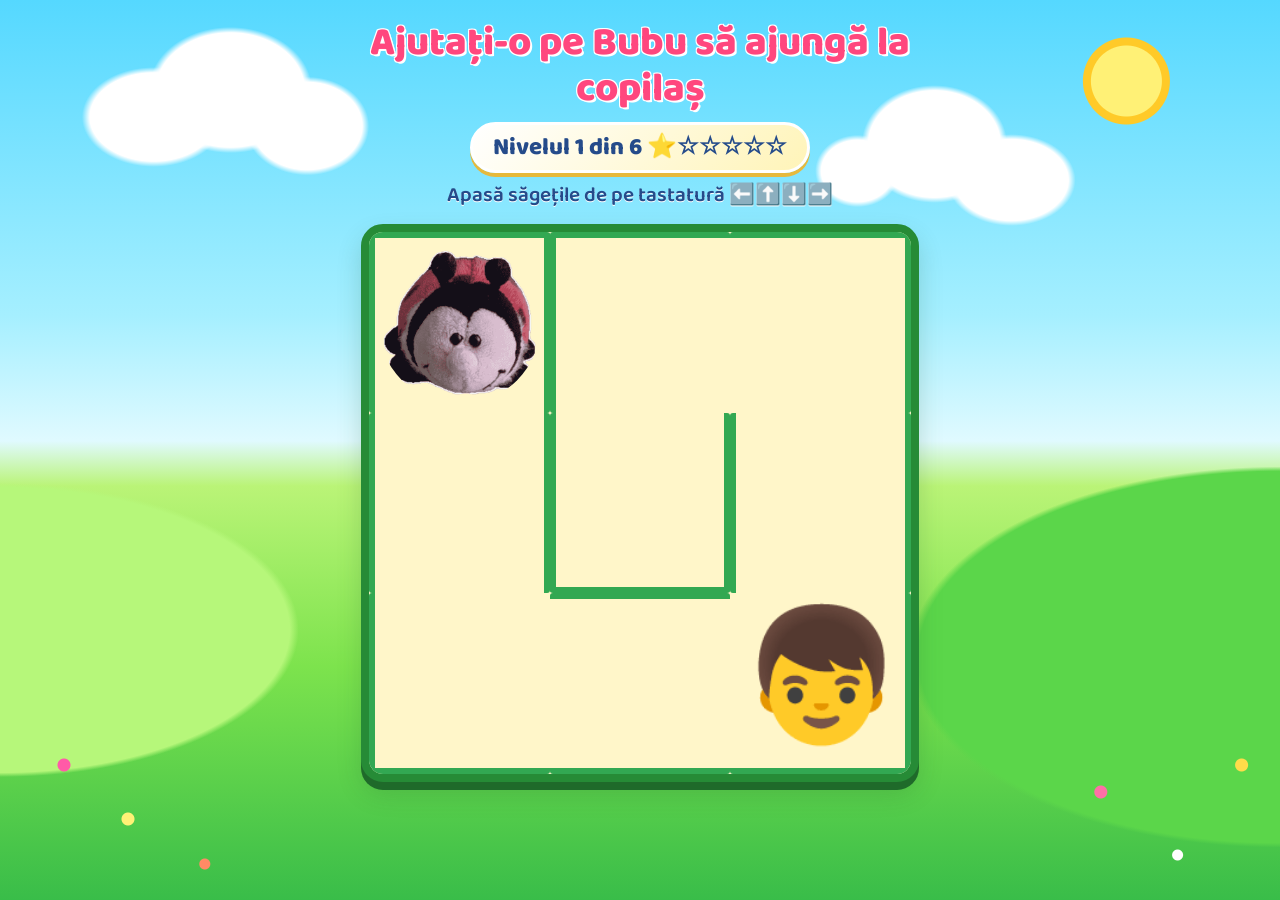
==== index.html @ 2c9fe380 "Adaugare joc labirint" ====
<!DOCTYPE html>
<html lang="ro">
<head>
  <meta charset="UTF-8">
  <meta name="viewport" content="width=device-width, initial-scale=1">
  <title>Bubu și labirintul</title>
  <link rel="preconnect" href="https://fonts.googleapis.com">
  <link rel="preconnect" href="https://fonts.gstatic.com" crossorigin>
  <link href="https://fonts.googleapis.com/css2?family=Baloo+2:wght@600;800&display=swap" rel="stylesheet">
  <link rel="stylesheet" href="style.css">
</head>
<body>
  <main class="game">
    <h1>Ajutați-o pe Bubu să ajungă la copilaș</h1>
    <p id="level" class="level"></p>
    <p class="hint">Apasă săgețile de pe tastatură ⬅️⬆️⬇️➡️</p>

    <div id="maze" class="maze" aria-label="Labirint"></div>
  </main>

  <div id="next" class="win" hidden>
    <div class="win-card">
      <h2>Bravo! Ai trecut nivelul! 🐞</h2>
      <button id="go-next" class="again">Nivelul următor ➡️</button>
    </div>
  </div>

  <div id="win" class="win" hidden>
    <div class="win-card">
      <h2>Bravo! Ai reușit! 🎉</h2>
      <img src="images/bubu-final.webp" alt="Poză de sărbătoare">
      <button id="again" class="again">Joacă din nou</button>
    </div>
    <div id="confetti" class="confetti" aria-hidden="true"></div>
  </div>

  <script src="script.js"></script>
</body>
</html>
---- style.css ----
:root {
  --sky: #7de3ff;
  --grass: #75e34d;
  --grass-dark: #268b36;
  --wall: #32a852;
  --path: #fff6c9;
  --red: #ff477e;
  --ink: #254b8a;
}

* {
  box-sizing: border-box;
}

html,
body {
  margin: 0;
  min-height: 100%;
}

body {
  min-height: 100vh;
  font-family: "Baloo 2", "Comic Sans MS", "Trebuchet MS", sans-serif;
  color: var(--ink);
  display: flex;
  justify-content: center;
  overflow-x: hidden;

  background-color: #7de3ff;
  background-image:
    radial-gradient(
      circle at 88% 9%,
      #fff176 0 35px,
      #ffca28 36px 43px,
      transparent 44px
    ),

    radial-gradient(ellipse at 12% 13%, #fff 0 4%, transparent 4.5%),
    radial-gradient(ellipse at 18% 10%, #fff 0 5%, transparent 5.5%),
    radial-gradient(ellipse at 24% 14%, #fff 0 4%, transparent 4.5%),

    radial-gradient(ellipse at 67% 19%, #fff 0 3%, transparent 3.5%),
    radial-gradient(ellipse at 73% 16%, #fff 0 5%, transparent 5.5%),
    radial-gradient(ellipse at 79% 20%, #fff 0 4%, transparent 4.5%),

    radial-gradient(circle at 5% 85%, #ff5ba7 0 6px, transparent 7px),
    radial-gradient(circle at 10% 91%, #fff176 0 6px, transparent 7px),
    radial-gradient(circle at 16% 96%, #ff8a65 0 5px, transparent 6px),
    radial-gradient(circle at 86% 88%, #ff70a6 0 6px, transparent 7px),
    radial-gradient(circle at 92% 95%, #fff 0 5px, transparent 6px),
    radial-gradient(circle at 97% 85%, #ffdc4a 0 6px, transparent 7px),

    radial-gradient(ellipse at 0% 70%, #b6f77a 0 16%, transparent 16.5%),
    radial-gradient(ellipse at 100% 73%, #5bd64a 0 20%, transparent 20.5%),

    linear-gradient(
      to bottom,
      #55d8ff 0%,
      #a5efff 35%,
      #e0faff 49%,
      #baf477 54%,
      #7de34d 74%,
      #39bd49 100%
    );

  background-attachment: fixed;
  background-size: cover;
}

.game {
  width: 100%;
  max-width: 640px;
  padding: 12px;
  text-align: center;
  position: relative;
  z-index: 1;
}

h1 {
  font-size: clamp(1.6rem, 5vw, 2.5rem);
  line-height: 1.15;
  margin: 8px 0 4px;
  font-weight: 800;
  color: #ff477e;
  text-shadow:
    2px 2px 0 #fff,
    -1px -1px 0 #fff,
    1px -1px 0 #fff,
    -1px 1px 0 #fff;
}

.hint {
  margin: 6px 0 12px;
  font-size: clamp(1rem, 3vw, 1.3rem);
  font-weight: 600;
  color: #254b8a;
  text-shadow: 0 1px 0 #fff;
}

.maze {
  position: relative;
  display: grid;
  margin: 0 auto;
  width: min(92vw, 62vh, 560px);
  aspect-ratio: 1;
  background: var(--path);
  border: 8px solid var(--grass-dark);
  border-radius: 22px;
  box-shadow:
    0 8px 0 #1f6a2a,
    0 12px 24px rgba(28, 88, 45, 0.2);
  overflow: hidden;
}

.cell {
  border: 0 solid var(--wall);
  position: relative;
  border-radius: 3px;
}

.cell.n {
  border-top-width: var(--wall-w, 6px);
}

.cell.e {
  border-right-width: var(--wall-w, 6px);
}

.cell.s {
  border-bottom-width: var(--wall-w, 6px);
}

.cell.w {
  border-left-width: var(--wall-w, 6px);
}

.ladybug,
.child {
  position: absolute;
  display: flex;
  align-items: center;
  justify-content: center;
  pointer-events: none;
}

.ladybug {
  transition: left 0.15s ease-out, top 0.15s ease-out;
  z-index: 2;
}

.ladybug img {
  width: 90%;
  height: 90%;
  object-fit: contain;
  mix-blend-mode: multiply;
  border-radius: 50%;
}

.child {
  font-size: var(--child-size, 2rem);
  animation: wave 1.2s ease-in-out infinite;
}

@keyframes wave {
  50% {
    transform: translateY(-6%) rotate(-6deg);
  }
}

.pad {
  display: grid;
  grid-template-columns: repeat(4, 1fr);
  gap: 10px;
  max-width: 340px;
  margin: 14px auto 0;
}

.pad button {
  font-size: 1.8rem;
  padding: 10px 0;
  border: 0;
  border-radius: 16px;
  background: #fff;
  box-shadow: 0 5px 0 #b9b9b9;
  cursor: pointer;
}

.pad button:active {
  transform: translateY(4px);
  box-shadow: 0 1px 0 #b9b9b9;
}

.pad button:focus-visible,
.again:focus-visible {
  outline: 4px solid #ffeb3b;
  outline-offset: 3px;
}

.win {
  position: fixed;
  inset: 0;
  z-index: 10;
  display: flex;
  align-items: center;
  justify-content: center;
  padding: 12px;
  background: rgba(36, 65, 130, 0.88);
}

.win[hidden] {
  display: none;
}

.win-card {
  position: relative;
  z-index: 2;
  text-align: center;
  width: 100%;
  max-width: 900px;
  max-height: 100%;
  display: flex;
  flex-direction: column;
  align-items: center;
  gap: 12px;
}

.win-card h2 {
  margin: 0;
  color: #fff176;
  font-size: clamp(2rem, 7vw, 4rem);
  font-weight: 800;
  text-shadow: 3px 3px 0 #ff477e;
}

.win-card img {
  max-width: 100%;
  max-height: 68vh;
  object-fit: contain;
  border: 10px solid #fff;
  border-radius: 22px;
  background: #fff;
  box-shadow: 0 8px 0 rgba(0, 0, 0, 0.15);
  animation: pop 0.6s cubic-bezier(0.2, 1.6, 0.4, 1);
}

@keyframes pop {
  from {
    transform: scale(0.2);
    opacity: 0;
  }
}

.again {
  font: inherit;
  font-weight: 800;
  font-size: 1.5rem;
  color: #fff;
  background: linear-gradient(135deg, #ff477e, #ff7043);
  border: 3px solid #fff;
  border-radius: 999px;
  padding: 8px 30px;
  box-shadow: 0 6px 0 #b52b52;
  cursor: pointer;
  transition: transform 0.15s ease, box-shadow 0.15s ease;
}

.again:hover {
  transform: translateY(-2px);
  box-shadow: 0 8px 0 #b52b52;
}

.again:active {
  transform: translateY(4px);
  box-shadow: 0 2px 0 #b52b52;
}

.confetti {
  position: absolute;
  inset: 0;
  overflow: hidden;
  pointer-events: none;
}

.confetti span {
  position: absolute;
  top: -10%;
  font-size: 2rem;
  animation: fall linear forwards;
}

@keyframes fall {
  to {
    transform: translateY(120vh) rotate(360deg);
  }
}

.level {
  display: inline-block;
  margin: 6px 0 0;
  padding: 3px 20px;
  font-size: clamp(1.1rem, 3.5vw, 1.5rem);
  font-weight: 800;
  color: #254b8a;
  background: linear-gradient(135deg, #fff, #fff4b8);
  border: 3px solid #fff;
  border-radius: 999px;
  box-shadow: 0 4px 0 #e6b93d;
}

@media (max-width: 400px) {
  .game {
    padding: 8px;
  }

  .maze {
    border-width: 6px;
    border-radius: 16px;
  }

  .hint {
    margin-bottom: 10px;
  }
}

@media (prefers-reduced-motion: reduce) {
  .child,
  .win-card img,
  .confetti span {
    animation: none;
  }

  .ladybug,
  .again {
    transition: none;
  }
}
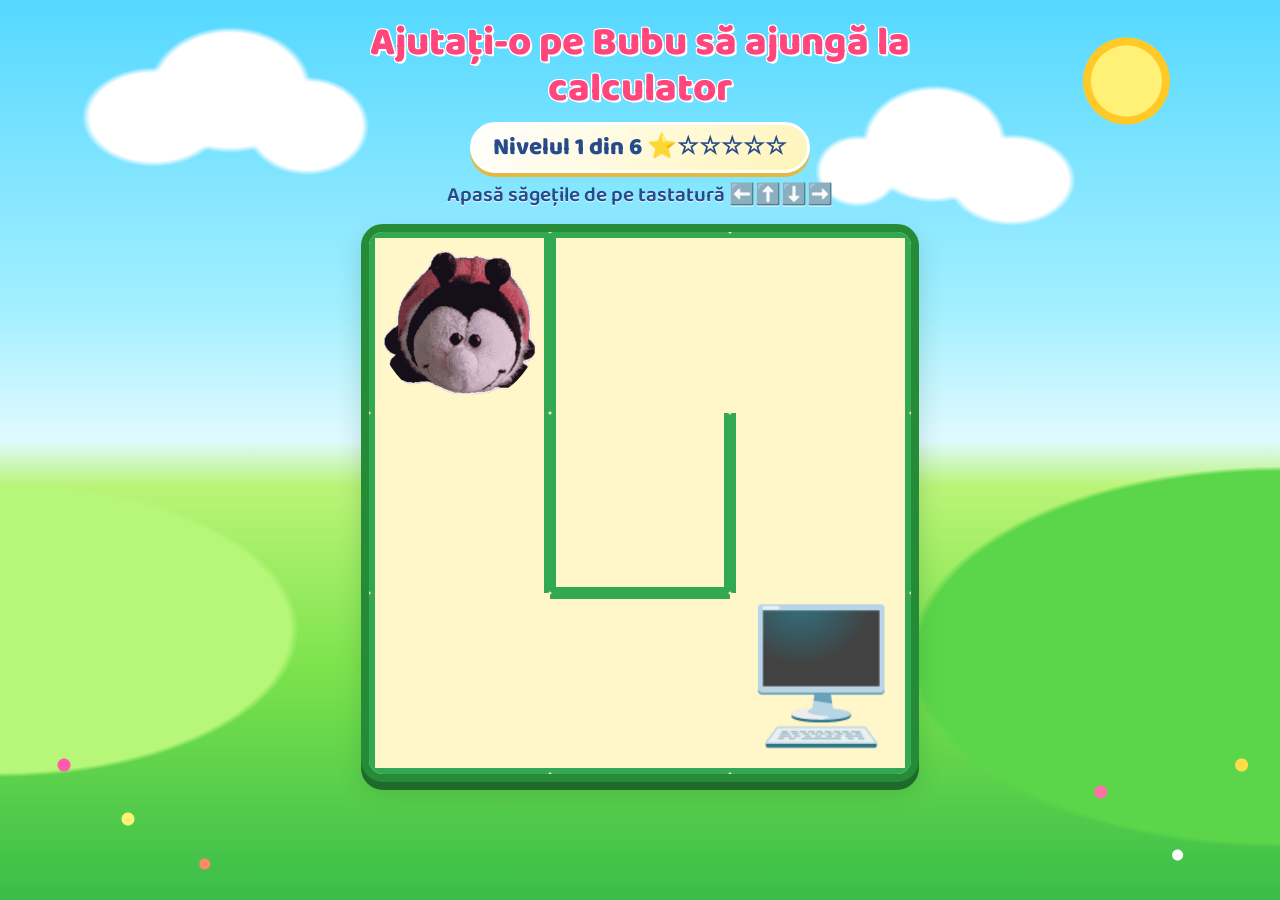
==== commit 8f678bf5: "Inlocuire destinatie din copilas in calculator" ====
--- a/index.html
+++ b/index.html
@@ -11,7 +11,7 @@
 </head>
 <body>
   <main class="game">
-    <h1>Ajutați-o pe Bubu să ajungă la copilaș</h1>
+    <h1>Ajutați-o pe Bubu să ajungă la calculator</h1>
     <p id="level" class="level"></p>
     <p class="hint">Apasă săgețile de pe tastatură ⬅️⬆️⬇️➡️</p>
 
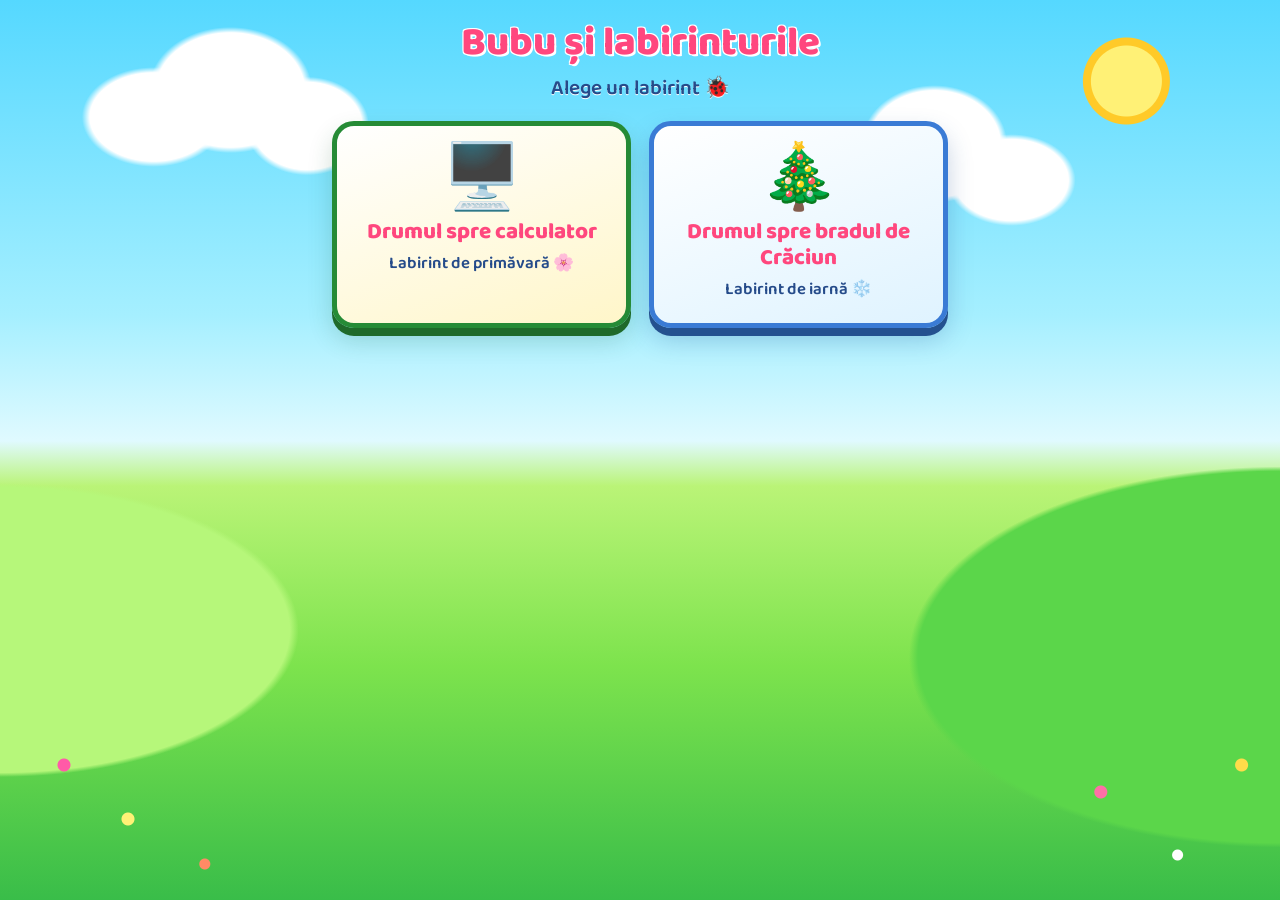
==== commit 692bf709: "Add homepage menu for choosing a maze Move the computer maze to its own page and make the goal emoji" ====
--- a/index.html
+++ b/index.html
@@ -3,7 +3,7 @@
 <head>
   <meta charset="UTF-8">
   <meta name="viewport" content="width=device-width, initial-scale=1">
-  <title>Bubu și labirintul</title>
+  <title>Bubu și labirinturile</title>
   <link rel="preconnect" href="https://fonts.googleapis.com">
   <link rel="preconnect" href="https://fonts.gstatic.com" crossorigin>
   <link href="https://fonts.googleapis.com/css2?family=Baloo+2:wght@600;800&display=swap" rel="stylesheet">
@@ -11,29 +11,21 @@
 </head>
 <body>
   <main class="game">
-    <h1>Ajutați-o pe Bubu să ajungă la calculator</h1>
-    <p id="level" class="level"></p>
-    <p class="hint">Apasă săgețile de pe tastatură ⬅️⬆️⬇️➡️</p>
+    <h1>Bubu și labirinturile</h1>
+    <p class="hint">Alege un labirint 🐞</p>
 
-    <div id="maze" class="maze" aria-label="Labirint"></div>
+    <nav class="menu" aria-label="Alege labirintul">
+      <a class="menu-card" href="labirint-calculator.html">
+        <span class="menu-icon">🖥️</span>
+        <span class="menu-title">Drumul spre calculator</span>
+        <span class="menu-sub">Labirint de primăvară 🌸</span>
+      </a>
+      <a class="menu-card menu-card-winter" href="labirint-iarna.html">
+        <span class="menu-icon">🎄</span>
+        <span class="menu-title">Drumul spre bradul de Crăciun</span>
+        <span class="menu-sub">Labirint de iarnă ❄️</span>
+      </a>
+    </nav>
   </main>
-
-  <div id="next" class="win" hidden>
-    <div class="win-card">
-      <h2>Bravo! Ai trecut nivelul! 🐞</h2>
-      <button id="go-next" class="again">Nivelul următor ➡️</button>
-    </div>
-  </div>
-
-  <div id="win" class="win" hidden>
-    <div class="win-card">
-      <h2>Bravo! Ai reușit! 🎉</h2>
-      <img src="images/bubu-final.webp" alt="Poză de sărbătoare">
-      <button id="again" class="again">Joacă din nou</button>
-    </div>
-    <div id="confetti" class="confetti" aria-hidden="true"></div>
-  </div>
-
-  <script src="script.js"></script>
 </body>
 </html>
--- a/style.css
+++ b/style.css
@@ -308,6 +308,98 @@
   box-shadow: 0 4px 0 #e6b93d;
 }
 
+/* ---------- Back link ---------- */
+
+.back {
+  display: block;
+  width: fit-content;
+  margin: 0 0 4px;
+  padding: 2px 14px;
+  font-weight: 800;
+  font-size: 1rem;
+  color: var(--ink);
+  text-decoration: none;
+  background: #fff;
+  border-radius: 999px;
+  box-shadow: 0 3px 0 rgba(0, 0, 0, 0.15);
+}
+
+.back:hover {
+  transform: translateY(-1px);
+}
+
+.back:focus-visible,
+.menu-card:focus-visible {
+  outline: 4px solid #ffeb3b;
+  outline-offset: 3px;
+}
+
+/* ---------- Menu (homepage) ---------- */
+
+.menu {
+  display: grid;
+  grid-template-columns: repeat(auto-fit, minmax(230px, 1fr));
+  gap: 18px;
+  margin-top: 16px;
+}
+
+.menu-card {
+  display: flex;
+  flex-direction: column;
+  align-items: center;
+  gap: 4px;
+  padding: 20px 16px;
+  color: var(--ink);
+  text-decoration: none;
+  background: linear-gradient(160deg, #fff, #fff6c9);
+  border: 5px solid var(--grass-dark);
+  border-radius: 22px;
+  box-shadow: 0 8px 0 #1f6a2a, 0 12px 24px rgba(28, 88, 45, 0.2);
+  transition: transform 0.15s ease, box-shadow 0.15s ease;
+}
+
+.menu-card:hover {
+  transform: translateY(-4px);
+  box-shadow: 0 12px 0 #1f6a2a, 0 16px 28px rgba(28, 88, 45, 0.25);
+}
+
+.menu-card:active {
+  transform: translateY(4px);
+  box-shadow: 0 4px 0 #1f6a2a;
+}
+
+.menu-card-winter {
+  background: linear-gradient(160deg, #fff, #dff3ff);
+  border-color: #3a7bd5;
+  box-shadow: 0 8px 0 #24518f, 0 12px 24px rgba(36, 81, 143, 0.25);
+}
+
+.menu-card-winter:hover {
+  box-shadow: 0 12px 0 #24518f, 0 16px 28px rgba(36, 81, 143, 0.3);
+}
+
+.menu-card-winter:active {
+  box-shadow: 0 4px 0 #24518f;
+}
+
+.menu-icon {
+  font-size: 4rem;
+  line-height: 1.1;
+  animation: wave 1.6s ease-in-out infinite;
+}
+
+.menu-title {
+  font-size: 1.4rem;
+  font-weight: 800;
+  line-height: 1.15;
+  color: #ff477e;
+}
+
+.menu-sub {
+  font-size: 1.05rem;
+  font-weight: 600;
+}
+
 @media (max-width: 400px) {
   .game {
     padding: 8px;
@@ -325,6 +417,7 @@
 
 @media (prefers-reduced-motion: reduce) {
   .child,
+  .menu-icon,
   .win-card img,
   .confetti span {
     animation: none;
